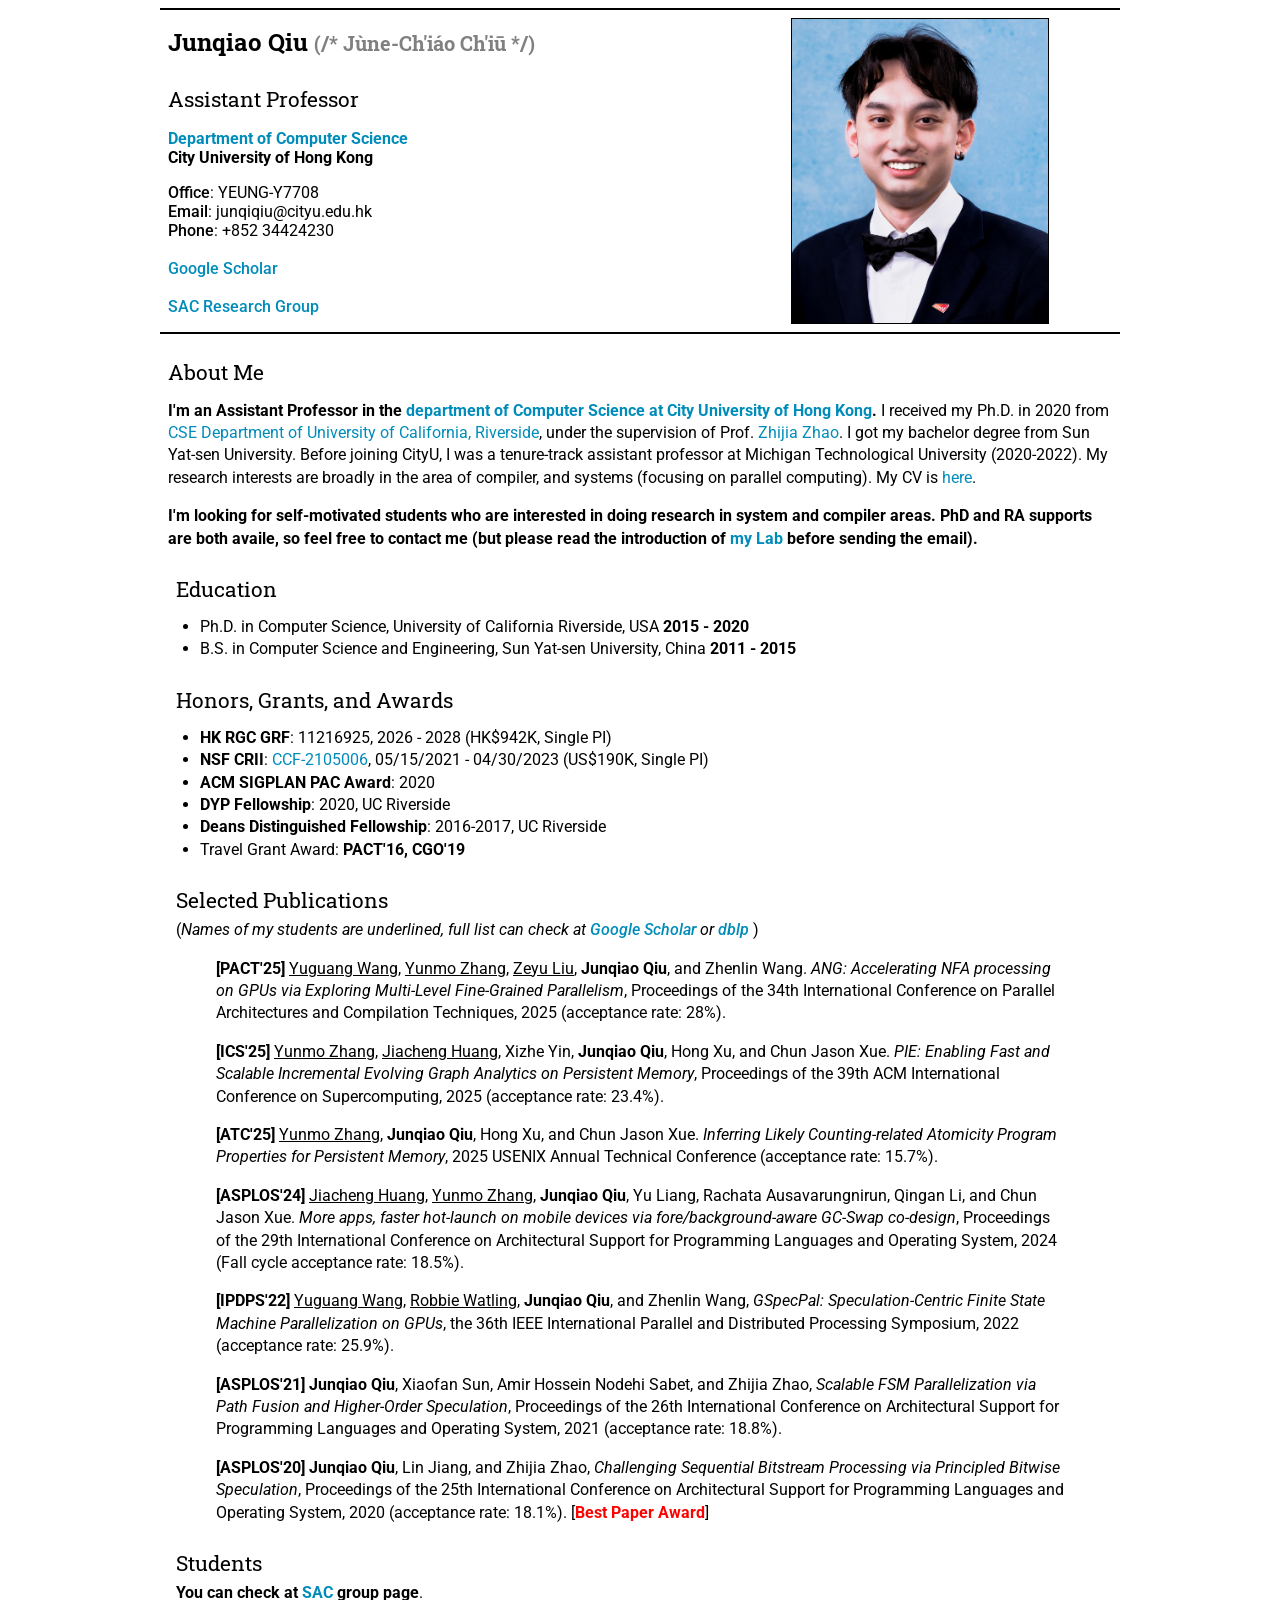
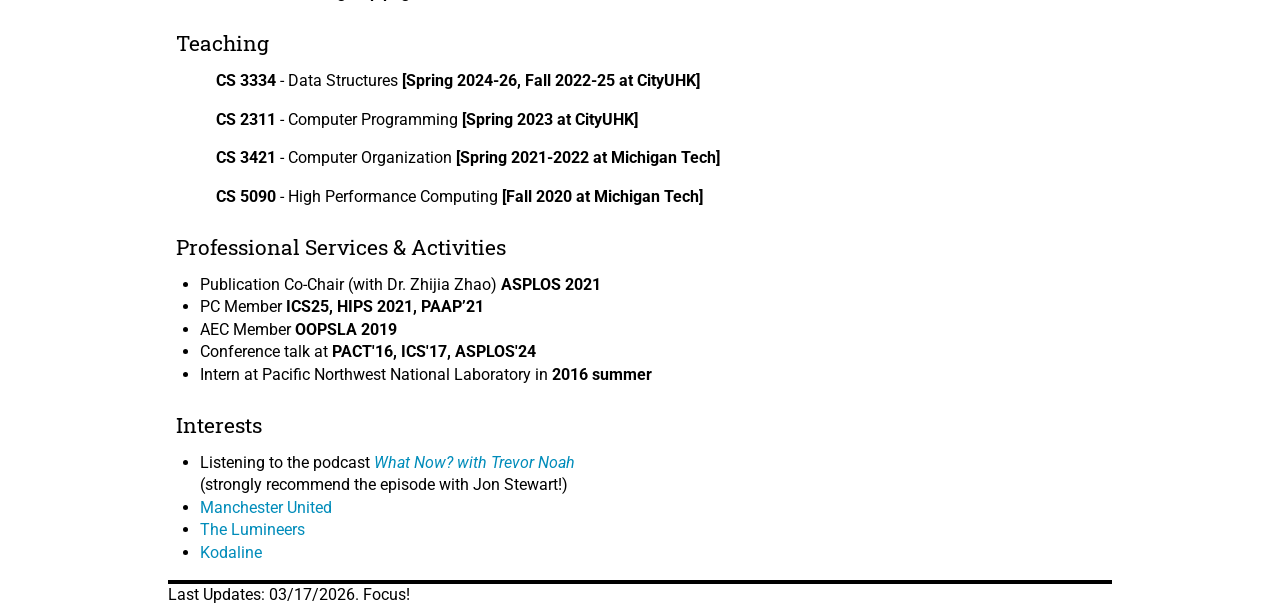
==== index.html @ b709ea0d "Update publication section" ====
<html>
  <head>
    <title>Junqiao Qiu</title>
<!--     <meta name="keywords" content="Junqiao Qiu" /> -->
    <meta name="description" content="Junqiao Qiu's Home Page" />
    <meta http-equiv="Content-Type" content="text/html;charset=utf-8" />
    <meta name="viewport" content="width=device-width, initial-scale=1" />
    <link href="https://fonts.googleapis.com/css?family=Roboto:400,500,700" rel="stylesheet" />
    <link href="https://fonts.googleapis.com/css?family=Roboto+Slab:400,700" rel="stylesheet" />
    <link rel="stylesheet" type="text/css" href="style.css" />
  </head>
  <body>
    <img width="100%" height="2" src="blackbar.png">
    <!-- <div id="menu" class="hide-on-mobile"> -->
<!--       <div id="name">
      Junqiao Qiu
      </div> -->
    </div>

    <div id="info">
    <table width="100%">
      <tr>
      <td align="left">
          <h2>Junqiao Qiu <small style="color:grey"> (/* J&ugravene-Ch'i&aacuteo Ch'i&umacr; */) </small> </h2>

            <h4>Assistant Professor</h4>
          <!-- <h4>Phd</h4> -->
          <p>
          <b><a href="https://www.cs.cityu.edu.hk">Department of Computer Science</a><br />
          City University of Hong Kong<br /></b>
          </p>

          <p>
          <strong>Office</strong>: YEUNG-Y7708<br />
          <strong>Email</strong>: junqiqiu@cityu.edu.hk <br />
          <strong>Phone</strong>: +852 34424230<br />
          <!-- <strong> Alt. Email</strong>: autopal2020@gmail dot com<br />-->
          <!-- <strong>Skype</strong>: qiu.junqiao<br />-->

          <strong></strong><br />
        <strong> <a href="http://scholar.google.com/citations?user=ftIjnJkAAAAJ&hl=en"> Google Scholar </a>  </strong>  
        <br /><br />
        <strong> <a href="./sac.html"> SAC Research Group </a>  </strong> 
  </p>
      </td>
      <td align="middle">
          <img src="./pics/JQ2.jpg" width="256" border="1" class="hide-on-mobile" copyright="Change the profile, I think I need to move on">
          <!-- <img src="./JQ.jpg" width="256" border="1" class="hide-on-mobile" copyright="Credit to my ex, and I really miss her">-->
      </td>
      </tr>
    </table>
    </div>
    <img width="100%" height="2" src="blackbar.png">

    <div id="about" class="main">
    <h4>About Me</h4>

    <p> <b>I'm an Assistant Professor in the <a href="https://www.cs.cityu.edu.hk">department of Computer Science at City University of Hong Kong</a>.</b>
    I received my Ph.D. in 2020 from <a href="http://www1.cs.ucr.edu/">CSE Department of University of California, Riverside</a>, under the supervision of Prof. <a href="http://www.cs.ucr.edu/~zhijia/">Zhijia Zhao</a>. I got my bachelor degree from Sun Yat-sen University. 
    Before joining CityU, I was a tenure-track assistant professor at Michigan Technological University (2020-2022).  
    My research interests are broadly in the area of compiler, and systems (focusing on parallel computing). My CV is <a href="./resume.txt">here</a>.

    <p>   
    <b>I'm looking for self-motivated students who are interested in doing research in system and compiler areas. PhD and RA supports are both availe, so feel free to contact me (but please read the introduction of <a href="./sac.html">my Lab</a> before sending the email).</b>

    <div id="education" class="main">
    <h4>Education</h4>
    <ul>
    <li>Ph.D. in Computer Science, University of California Riverside, USA
        <b>2015 - 2020</b>
    </li>      
    <li>B.S. in Computer Science and Engineering, Sun Yat-sen University, China
        <b>2011 - 2015</b>
    </li>       
    </ul>      
    </div>    

    <div id="honors" class="main">
    <h4>Honors, Grants, and Awards</h4>
    <ul>
    <li> <b>HK RGC GRF</b>: 11216925, 2026 - 2028 (HK$942K, Single PI)
    </li>        
    <li> <b>NSF CRII</b>: <a href="https://www.nsf.gov/awardsearch/showAward?AWD_ID=2105006">CCF-2105006</a>, 05/15/2021 - 04/30/2023 (US$190K, Single PI)
    </li>        
    <li> <b>ACM SIGPLAN PAC Award</b>: 
        2020
    </li>       
    <li> <b>DYP Fellowship</b>: 
        2020, UC Riverside
    </li>      
    <li> <b>Deans Distinguished Fellowship</b>: 
        2016-2017, UC Riverside
    </li>
    <li>Travel Grant Award: 
        <b>PACT'16, CGO'19</b>
    </li>       
    </ul>      
    </div>

    <div id="paper" class="main">
    <h4>Selected Publications</h4>
    (<i>Names of my students are underlined, full list can check at <strong> <a href="http://scholar.google.com/citations?user=ftIjnJkAAAAJ&hl=en"> Google Scholar </a>  </strong> or <strong> <a href="https://dblp.org/pid/185/0237.html"> dblp </a>  </strong></i>)
    <blockquote>
      
    <p><b>[PACT'25]</b> <u>Yuguang Wang</u>, <u>Yunmo Zhang</u>, <u>Zeyu Liu</u>, <b>Junqiao Qiu</b>, and Zhenlin Wang. <i>ANG: Accelerating NFA processing on GPUs via Exploring Multi-Level Fine-Grained Parallelism</i>, Proceedings of the 34th International Conference on Parallel Architectures and Compilation Techniques, 2025 (acceptance rate: 28%).</p>

    <p><b>[ICS'25]</b> <u>Yunmo Zhang</u>, <u>Jiacheng Huang</u>, Xizhe Yin, <b>Junqiao Qiu</b>, Hong Xu, and Chun Jason Xue. <i>PIE: Enabling Fast and Scalable Incremental Evolving Graph Analytics on Persistent Memory</i>, Proceedings of the 39th ACM International Conference on Supercomputing, 2025 (acceptance rate: 23.4%).</p>

    <p><b>[ATC'25]</b> <u>Yunmo Zhang</u>, <b>Junqiao Qiu</b>, Hong Xu, and Chun Jason Xue. <i>Inferring Likely Counting-related Atomicity Program Properties for Persistent Memory</i>, 2025 USENIX Annual Technical Conference (acceptance rate: 15.7%).</p>

    <p><b>[ASPLOS'24]</b> <u>Jiacheng Huang</u>, <u>Yunmo Zhang</u>, <b>Junqiao Qiu</b>, Yu Liang, Rachata Ausavarungnirun, Qingan Li, and Chun Jason Xue. <i>More apps, faster hot-launch on mobile devices via fore/background-aware GC-Swap co-design</i>, Proceedings of the 29th International Conference on Architectural Support for Programming Languages and Operating System, 2024 (Fall cycle acceptance rate: 18.5%).</p> 
      
    <p><b>[IPDPS'22]</b> <u>Yuguang Wang</u>, <u>Robbie Watling</u>, <b>Junqiao Qiu</b>, and Zhenlin Wang, <i>GSpecPal: Speculation-Centric Finite State Machine Parallelization on GPUs</i>, the 36th IEEE International Parallel and Distributed Processing Symposium, 2022 (acceptance rate: 25.9%).</p>     

    <p><b>[ASPLOS'21]</b> <b>Junqiao Qiu</b>, Xiaofan Sun, Amir Hossein Nodehi Sabet, and Zhijia Zhao, <i>Scalable FSM Parallelization via Path Fusion and Higher-Order Speculation</i>, Proceedings of the 26th International Conference on Architectural Support for Programming Languages and Operating System, 2021 (acceptance rate: 18.8%).</p> 

    <p><b>[ASPLOS'20]</b> <b>Junqiao Qiu</b>, Lin Jiang, and Zhijia Zhao, <i>Challenging Sequential Bitstream Processing via Principled Bitwise Speculation</i>, Proceedings of the 25th International Conference on Architectural Support for Programming Languages and Operating System, 2020 (acceptance rate: 18.1%). [<a href="https://asplos-conference.org/" class="award" style="color:red"><b>Best Paper Award</b></a>] </p>  

    </blockquote>

    </div>

    <div id="students" class="main">
    <h4>Students</h4>
    <b>You can check at <a href="./sac.html">SAC</a> group page</b>.

    </div>

    <div id="course" class="main">
    <h4>Teaching</h4>

    <blockquote>
    <p> <b>CS 3334</b> - Data Structures <b>[Spring 2024-26, Fall 2022-25 at CityUHK]</b></p>
    <p> <b>CS 2311</b> - Computer Programming <b>[Spring 2023 at CityUHK]</b></p>
    <p> <b>CS 3421</b> - Computer Organization <b>[Spring 2021-2022 at Michigan Tech]</b></p>
    <p> <b>CS 5090</b> - High Performance Computing <b>[Fall 2020 at Michigan Tech]</b></p>
    </blockquote>
    </div>

    <div id="service" class="main">
    <h4>Professional Services & Activities</h4>
    <ul>  
    <li>Publication Co-Chair (with Dr. Zhijia Zhao)
        <b>ASPLOS 2021</b>
    </li>       
    <li>PC Member 
        <b>ICS25, HIPS 2021, PAAP’21</b>
    </li>           
    <li>AEC Member 
        <b>OOPSLA 2019</b>
    </li>      
    <li>Conference talk at 
        <b>PACT'16, ICS'17, ASPLOS'24</b>
    </li>
    <li>Intern at Pacific Northwest National Laboratory in
        <b>2016 summer</b>
    </li>        
    </ul>      
    </div>

    <div id="interest" class="main">
    <h4>Interests</h4>
    <ul>
    <!-- <li> LEGO! Working for <a href="https://www.lego.com/en-us/product/the-beatles-31198">this one</a> now!
    </li>-->    
    <li> Listening to the podcast <a href="https://podcasts.apple.com/us/podcast/what-now-with-trevor-noah/id1710609544"><i>What Now? with Trevor Noah</i></a><br>(strongly recommend the episode with Jon Stewart!)
    </li>     
    <li> <a href="https://www.manutd.com">Manchester United</a>
    </li>
    <li> <a href="https://www.thelumineers.com">The Lumineers</a>
    </li>   
    <li> <a href="https://kodaline.com">Kodaline</a>
    </li>           
    </ul>      
    </div>    

    <img width="100%" height="4" src="blackbar.png">
  Last Updates: 03/17/2026. Focus!  
  </body>
</html>
---- style.css ----
html {
	  min-height:100%;
	    -webkit-font-smoothing: antialiased;
}

body {
	  margin: auto;
	    padding: 8px;
	      max-width: 960px;

	        font-family: "Roboto", Helvetica, Arial, sans-serif;
		  font-size: 16px;
		    line-height: 1.4em;
}

strong {
	  font-weight: 500;
}

a {
	  color: #008cba;
	    text-decoration: none;
}

em {
	  font-weight: bold;
	    color: #008cba;
}

img {
	  max-width: 100%;
	    display: block;
}

ul, ol {
	  padding-left: 24px;
}

#menu {
  background-color: black;
    height: 2.2em;
      margin: 10px auto;
}

#menu #name {
  float: left;
    max-width: 20%;
      font-weight: bold;
        color: white;
	  margin: 6px;
}

#menu #nav {
  float: right;
    max-width: 70%;
}

#menu #nav ul {
  float: right;
    margin: 6px;
      padding: 0;
}

#menu #nav ul li {
  display: inline;
}

#menu #nav ul li a {
  font-weight: bold;
    color: white;
      padding: 8px;
}

#info td {
  padding: 6px;
}

.main {
	  padding: 0 8px;
}

#paper li {
  margin-bottom: 15px;
}

#course li {
  margin: 8px 0;
}

#project {
  height: 90vh;
}

h2 {
	  font-size: 1.5rem;
}

h4 {
	  font-size: 1.3rem;
	    font-weight: normal;
	      margin-bottom: 8px;
}

h2, h4 {
	  font-family: "Roboto Slab", Georgia, serif;
}

@media screen and (max-width: 720px) {
	  .hide-on-mobile {
		      display: none;
		        }
}

.member {
   width: 256px;
   height: auto;
   float: left; 
   margin-right: 50px;
}

.member img {
  /*border-radius: 100%;*/
  margin-top: 30px;
  width: 256px;
  height: auto; /*256px;*/
  position: relative;
  margin-left: -(half ot the image width)px
  filter:brightness(150%);

}

.member p {
  text-align: center;
  position: absolute;
}


.container {
  padding-right: 15px;
  padding-left: 15px;
  margin-right: auto;
  margin-left: auto;
}

.container:before,
.container:after {
  display: table;
  content: " ";
}

.container:after {
  clear: both;
}

.container:before,
.container:after {
  display: table;
  content: " ";
}

.container:after {
  clear: both;
}

.row {
  margin: auto;
}

.row:before,
.row:after {
  display: table;
  content: " ";
}

.row:after {
  clear: both;
}

.row:before,
.row:after {
  display: table;
  content: " ";
}

.row:after {
  clear: both;
}

.grid-container {
  display: grid;
  /* Creates 3 columns of equal width (1 fractional unit) */
  grid-template-columns: repeat(3, 1fr); 
  gap: 10px; /* Adds space between items */
}

.item {
  background-color: #f0f0f0;
  padding: 20px;
  border: 1px solid #ccc;
  text-align: center;
}

/* Specific style for the last item, if needed, though default grid behavior works here */
.item:last-child {
  /* This ensures the 4th item stays left-aligned on the next line */
  grid-column: 1 / span 1; /* Starts at column 1 and spans 1 column */
}
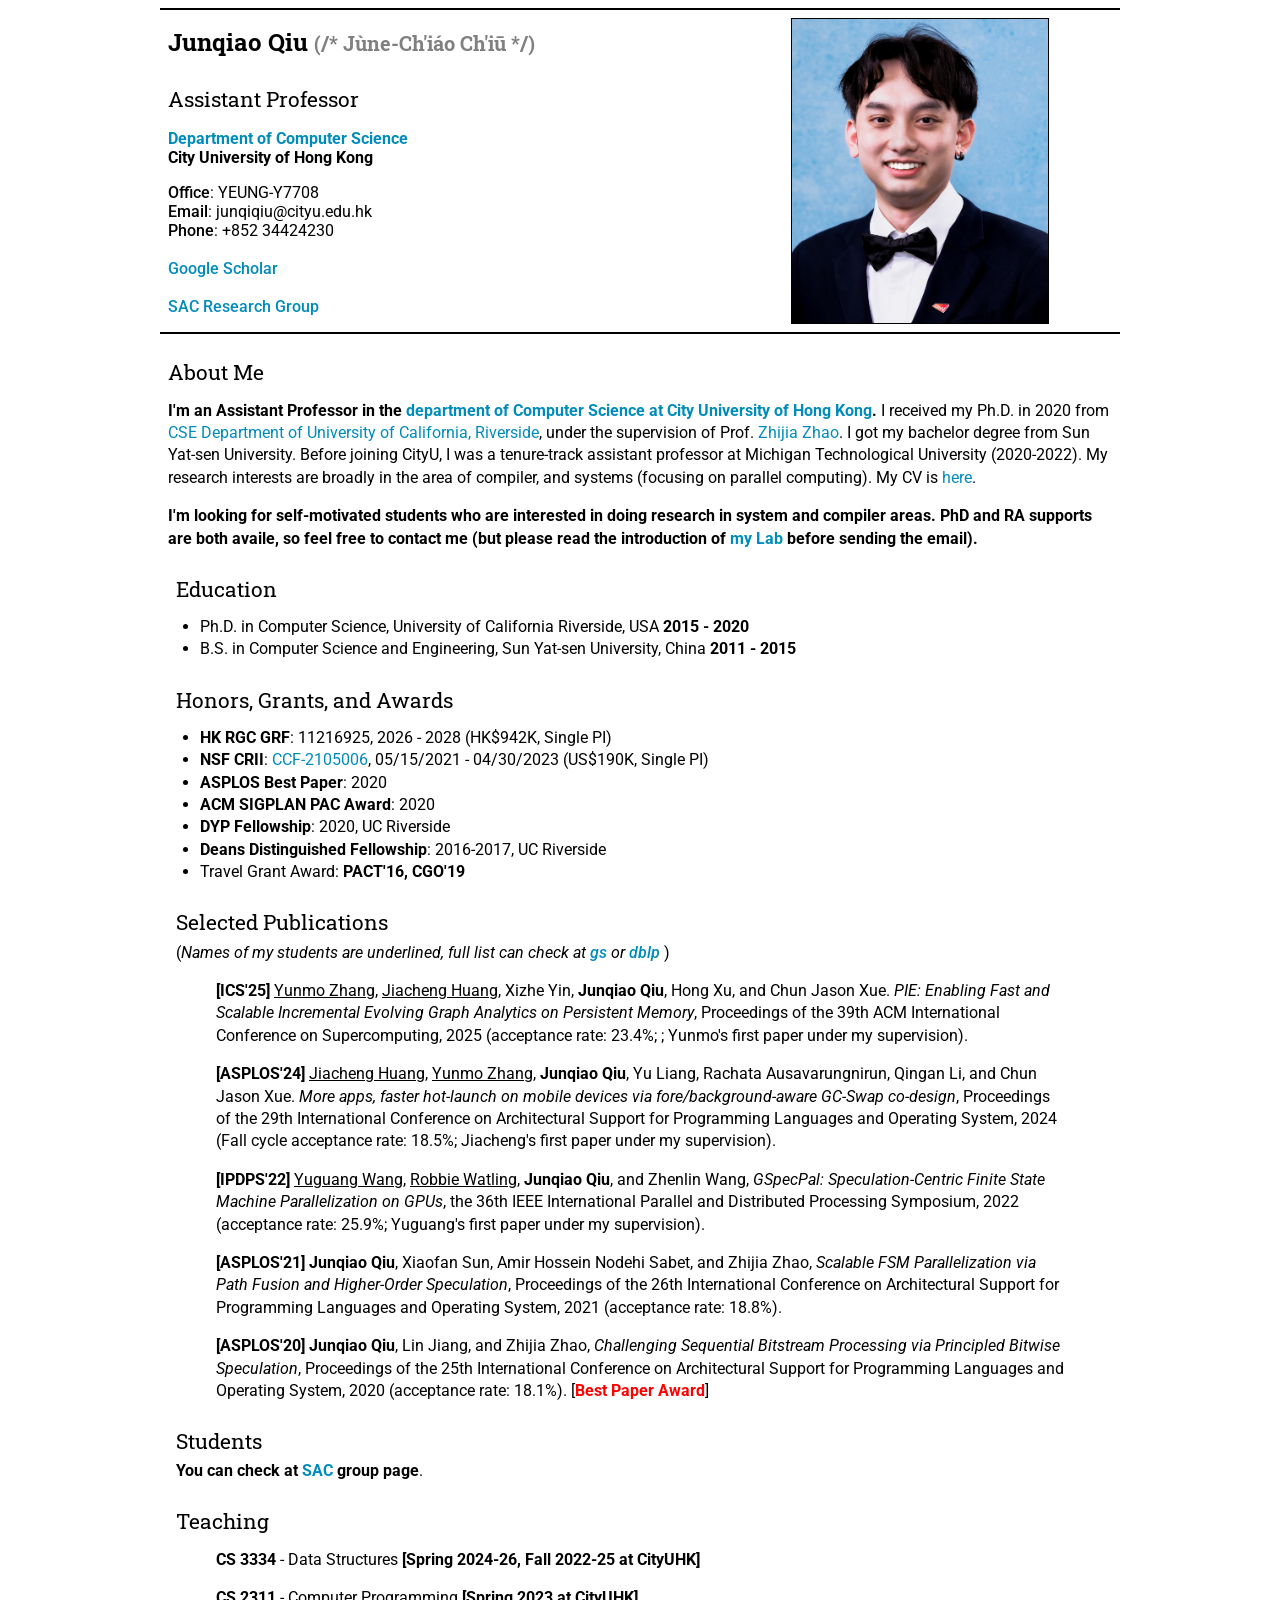
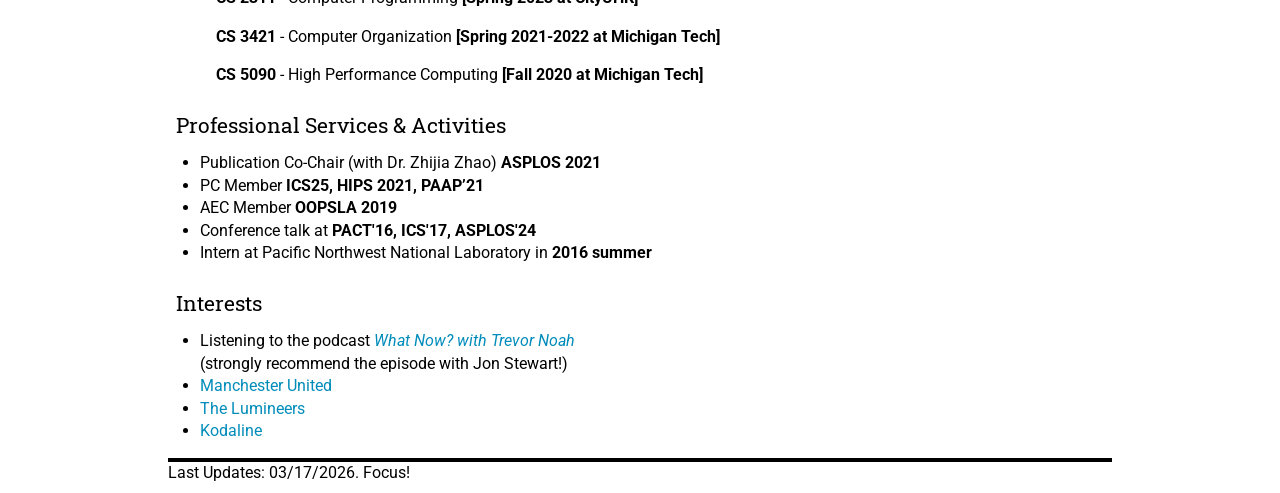
==== commit b21ad77b: "Update publications and add ASPLOS Best Paper entry Added new publication entry for ASPLOS Best Pape" ====
--- a/index.html
+++ b/index.html
@@ -81,7 +81,10 @@
     <li> <b>HK RGC GRF</b>: 11216925, 2026 - 2028 (HK$942K, Single PI)
     </li>        
     <li> <b>NSF CRII</b>: <a href="https://www.nsf.gov/awardsearch/showAward?AWD_ID=2105006">CCF-2105006</a>, 05/15/2021 - 04/30/2023 (US$190K, Single PI)
-    </li>        
+    </li>      
+    <li> <b>ASPLOS Best Paper</b>: 
+        2020
+    </li>       
     <li> <b>ACM SIGPLAN PAC Award</b>: 
         2020
     </li>       
@@ -99,18 +102,14 @@
 
     <div id="paper" class="main">
     <h4>Selected Publications</h4>
-    (<i>Names of my students are underlined, full list can check at <strong> <a href="http://scholar.google.com/citations?user=ftIjnJkAAAAJ&hl=en"> Google Scholar </a>  </strong> or <strong> <a href="https://dblp.org/pid/185/0237.html"> dblp </a>  </strong></i>)
+    (<i>Names of my students are underlined, full list can check at <strong> <a href="http://scholar.google.com/citations?user=ftIjnJkAAAAJ&hl=en"> gs </a>  </strong> or <strong> <a href="https://dblp.org/pid/185/0237.html"> dblp </a>  </strong></i>)
     <blockquote>
       
-    <p><b>[PACT'25]</b> <u>Yuguang Wang</u>, <u>Yunmo Zhang</u>, <u>Zeyu Liu</u>, <b>Junqiao Qiu</b>, and Zhenlin Wang. <i>ANG: Accelerating NFA processing on GPUs via Exploring Multi-Level Fine-Grained Parallelism</i>, Proceedings of the 34th International Conference on Parallel Architectures and Compilation Techniques, 2025 (acceptance rate: 28%).</p>
+    <p><b>[ICS'25]</b> <u>Yunmo Zhang</u>, <u>Jiacheng Huang</u>, Xizhe Yin, <b>Junqiao Qiu</b>, Hong Xu, and Chun Jason Xue. <i>PIE: Enabling Fast and Scalable Incremental Evolving Graph Analytics on Persistent Memory</i>, Proceedings of the 39th ACM International Conference on Supercomputing, 2025 (acceptance rate: 23.4%; ; Yunmo's first paper under my supervision).</p>
 
-    <p><b>[ICS'25]</b> <u>Yunmo Zhang</u>, <u>Jiacheng Huang</u>, Xizhe Yin, <b>Junqiao Qiu</b>, Hong Xu, and Chun Jason Xue. <i>PIE: Enabling Fast and Scalable Incremental Evolving Graph Analytics on Persistent Memory</i>, Proceedings of the 39th ACM International Conference on Supercomputing, 2025 (acceptance rate: 23.4%).</p>
-
-    <p><b>[ATC'25]</b> <u>Yunmo Zhang</u>, <b>Junqiao Qiu</b>, Hong Xu, and Chun Jason Xue. <i>Inferring Likely Counting-related Atomicity Program Properties for Persistent Memory</i>, 2025 USENIX Annual Technical Conference (acceptance rate: 15.7%).</p>
-
-    <p><b>[ASPLOS'24]</b> <u>Jiacheng Huang</u>, <u>Yunmo Zhang</u>, <b>Junqiao Qiu</b>, Yu Liang, Rachata Ausavarungnirun, Qingan Li, and Chun Jason Xue. <i>More apps, faster hot-launch on mobile devices via fore/background-aware GC-Swap co-design</i>, Proceedings of the 29th International Conference on Architectural Support for Programming Languages and Operating System, 2024 (Fall cycle acceptance rate: 18.5%).</p> 
+    <p><b>[ASPLOS'24]</b> <u>Jiacheng Huang</u>, <u>Yunmo Zhang</u>, <b>Junqiao Qiu</b>, Yu Liang, Rachata Ausavarungnirun, Qingan Li, and Chun Jason Xue. <i>More apps, faster hot-launch on mobile devices via fore/background-aware GC-Swap co-design</i>, Proceedings of the 29th International Conference on Architectural Support for Programming Languages and Operating System, 2024 (Fall cycle acceptance rate: 18.5%; Jiacheng's first paper under my supervision).</p> 
       
-    <p><b>[IPDPS'22]</b> <u>Yuguang Wang</u>, <u>Robbie Watling</u>, <b>Junqiao Qiu</b>, and Zhenlin Wang, <i>GSpecPal: Speculation-Centric Finite State Machine Parallelization on GPUs</i>, the 36th IEEE International Parallel and Distributed Processing Symposium, 2022 (acceptance rate: 25.9%).</p>     
+    <p><b>[IPDPS'22]</b> <u>Yuguang Wang</u>, <u>Robbie Watling</u>, <b>Junqiao Qiu</b>, and Zhenlin Wang, <i>GSpecPal: Speculation-Centric Finite State Machine Parallelization on GPUs</i>, the 36th IEEE International Parallel and Distributed Processing Symposium, 2022 (acceptance rate: 25.9%; Yuguang's first paper under my supervision).</p>     
 
     <p><b>[ASPLOS'21]</b> <b>Junqiao Qiu</b>, Xiaofan Sun, Amir Hossein Nodehi Sabet, and Zhijia Zhao, <i>Scalable FSM Parallelization via Path Fusion and Higher-Order Speculation</i>, Proceedings of the 26th International Conference on Architectural Support for Programming Languages and Operating System, 2021 (acceptance rate: 18.8%).</p> 
 
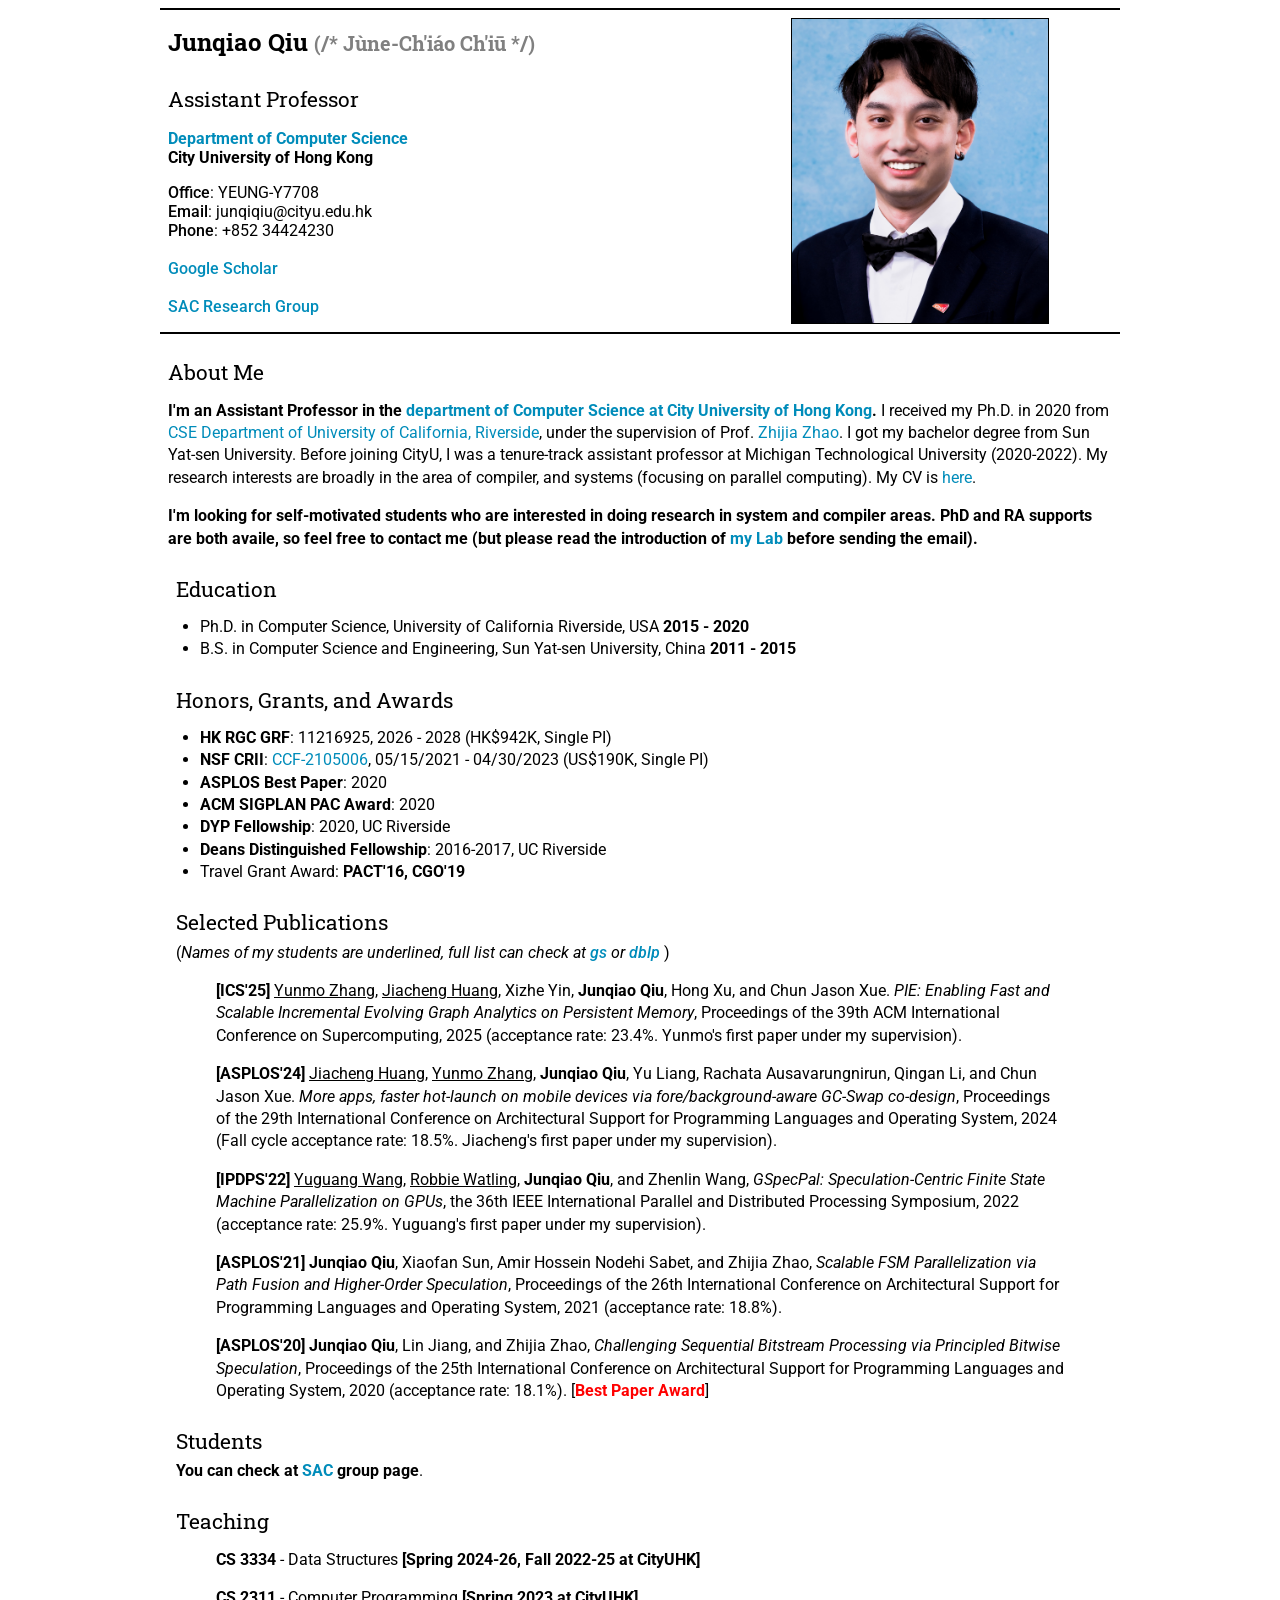
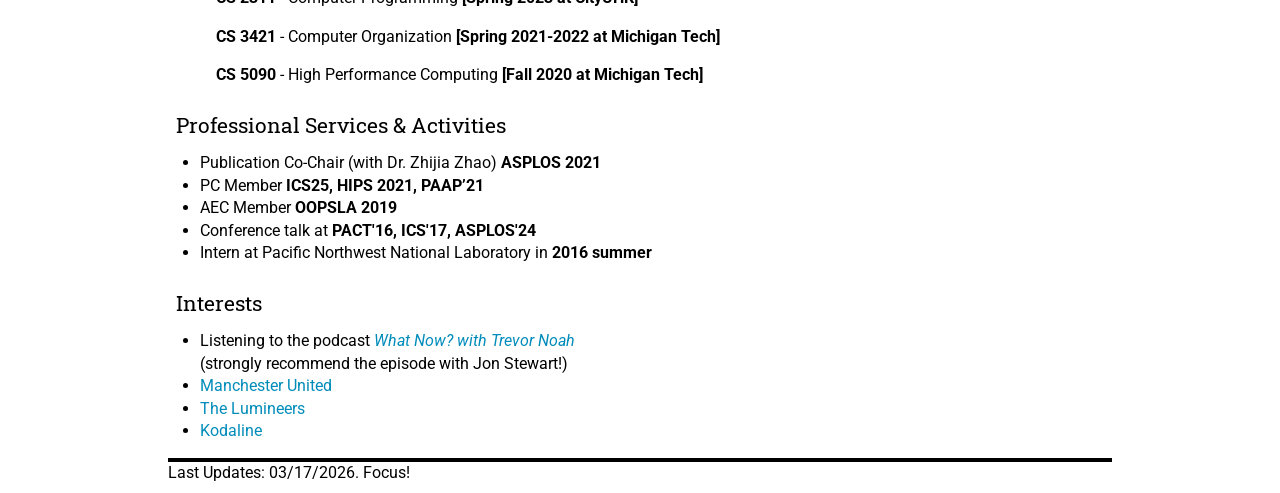
==== commit 063fd7ba: "Revise publication details for clarity and completeness Updated publication entries with additional " ====
--- a/index.html
+++ b/index.html
@@ -105,11 +105,11 @@
     (<i>Names of my students are underlined, full list can check at <strong> <a href="http://scholar.google.com/citations?user=ftIjnJkAAAAJ&hl=en"> gs </a>  </strong> or <strong> <a href="https://dblp.org/pid/185/0237.html"> dblp </a>  </strong></i>)
     <blockquote>
       
-    <p><b>[ICS'25]</b> <u>Yunmo Zhang</u>, <u>Jiacheng Huang</u>, Xizhe Yin, <b>Junqiao Qiu</b>, Hong Xu, and Chun Jason Xue. <i>PIE: Enabling Fast and Scalable Incremental Evolving Graph Analytics on Persistent Memory</i>, Proceedings of the 39th ACM International Conference on Supercomputing, 2025 (acceptance rate: 23.4%; ; Yunmo's first paper under my supervision).</p>
+    <p><b>[ICS'25]</b> <u>Yunmo Zhang</u>, <u>Jiacheng Huang</u>, Xizhe Yin, <b>Junqiao Qiu</b>, Hong Xu, and Chun Jason Xue. <i>PIE: Enabling Fast and Scalable Incremental Evolving Graph Analytics on Persistent Memory</i>, Proceedings of the 39th ACM International Conference on Supercomputing, 2025 (acceptance rate: 23.4%. Yunmo's first paper under my supervision).</p>
 
-    <p><b>[ASPLOS'24]</b> <u>Jiacheng Huang</u>, <u>Yunmo Zhang</u>, <b>Junqiao Qiu</b>, Yu Liang, Rachata Ausavarungnirun, Qingan Li, and Chun Jason Xue. <i>More apps, faster hot-launch on mobile devices via fore/background-aware GC-Swap co-design</i>, Proceedings of the 29th International Conference on Architectural Support for Programming Languages and Operating System, 2024 (Fall cycle acceptance rate: 18.5%; Jiacheng's first paper under my supervision).</p> 
+    <p><b>[ASPLOS'24]</b> <u>Jiacheng Huang</u>, <u>Yunmo Zhang</u>, <b>Junqiao Qiu</b>, Yu Liang, Rachata Ausavarungnirun, Qingan Li, and Chun Jason Xue. <i>More apps, faster hot-launch on mobile devices via fore/background-aware GC-Swap co-design</i>, Proceedings of the 29th International Conference on Architectural Support for Programming Languages and Operating System, 2024 (Fall cycle acceptance rate: 18.5%. Jiacheng's first paper under my supervision).</p> 
       
-    <p><b>[IPDPS'22]</b> <u>Yuguang Wang</u>, <u>Robbie Watling</u>, <b>Junqiao Qiu</b>, and Zhenlin Wang, <i>GSpecPal: Speculation-Centric Finite State Machine Parallelization on GPUs</i>, the 36th IEEE International Parallel and Distributed Processing Symposium, 2022 (acceptance rate: 25.9%; Yuguang's first paper under my supervision).</p>     
+    <p><b>[IPDPS'22]</b> <u>Yuguang Wang</u>, <u>Robbie Watling</u>, <b>Junqiao Qiu</b>, and Zhenlin Wang, <i>GSpecPal: Speculation-Centric Finite State Machine Parallelization on GPUs</i>, the 36th IEEE International Parallel and Distributed Processing Symposium, 2022 (acceptance rate: 25.9%. Yuguang's first paper under my supervision).</p>     
 
     <p><b>[ASPLOS'21]</b> <b>Junqiao Qiu</b>, Xiaofan Sun, Amir Hossein Nodehi Sabet, and Zhijia Zhao, <i>Scalable FSM Parallelization via Path Fusion and Higher-Order Speculation</i>, Proceedings of the 26th International Conference on Architectural Support for Programming Languages and Operating System, 2021 (acceptance rate: 18.8%).</p> 
 
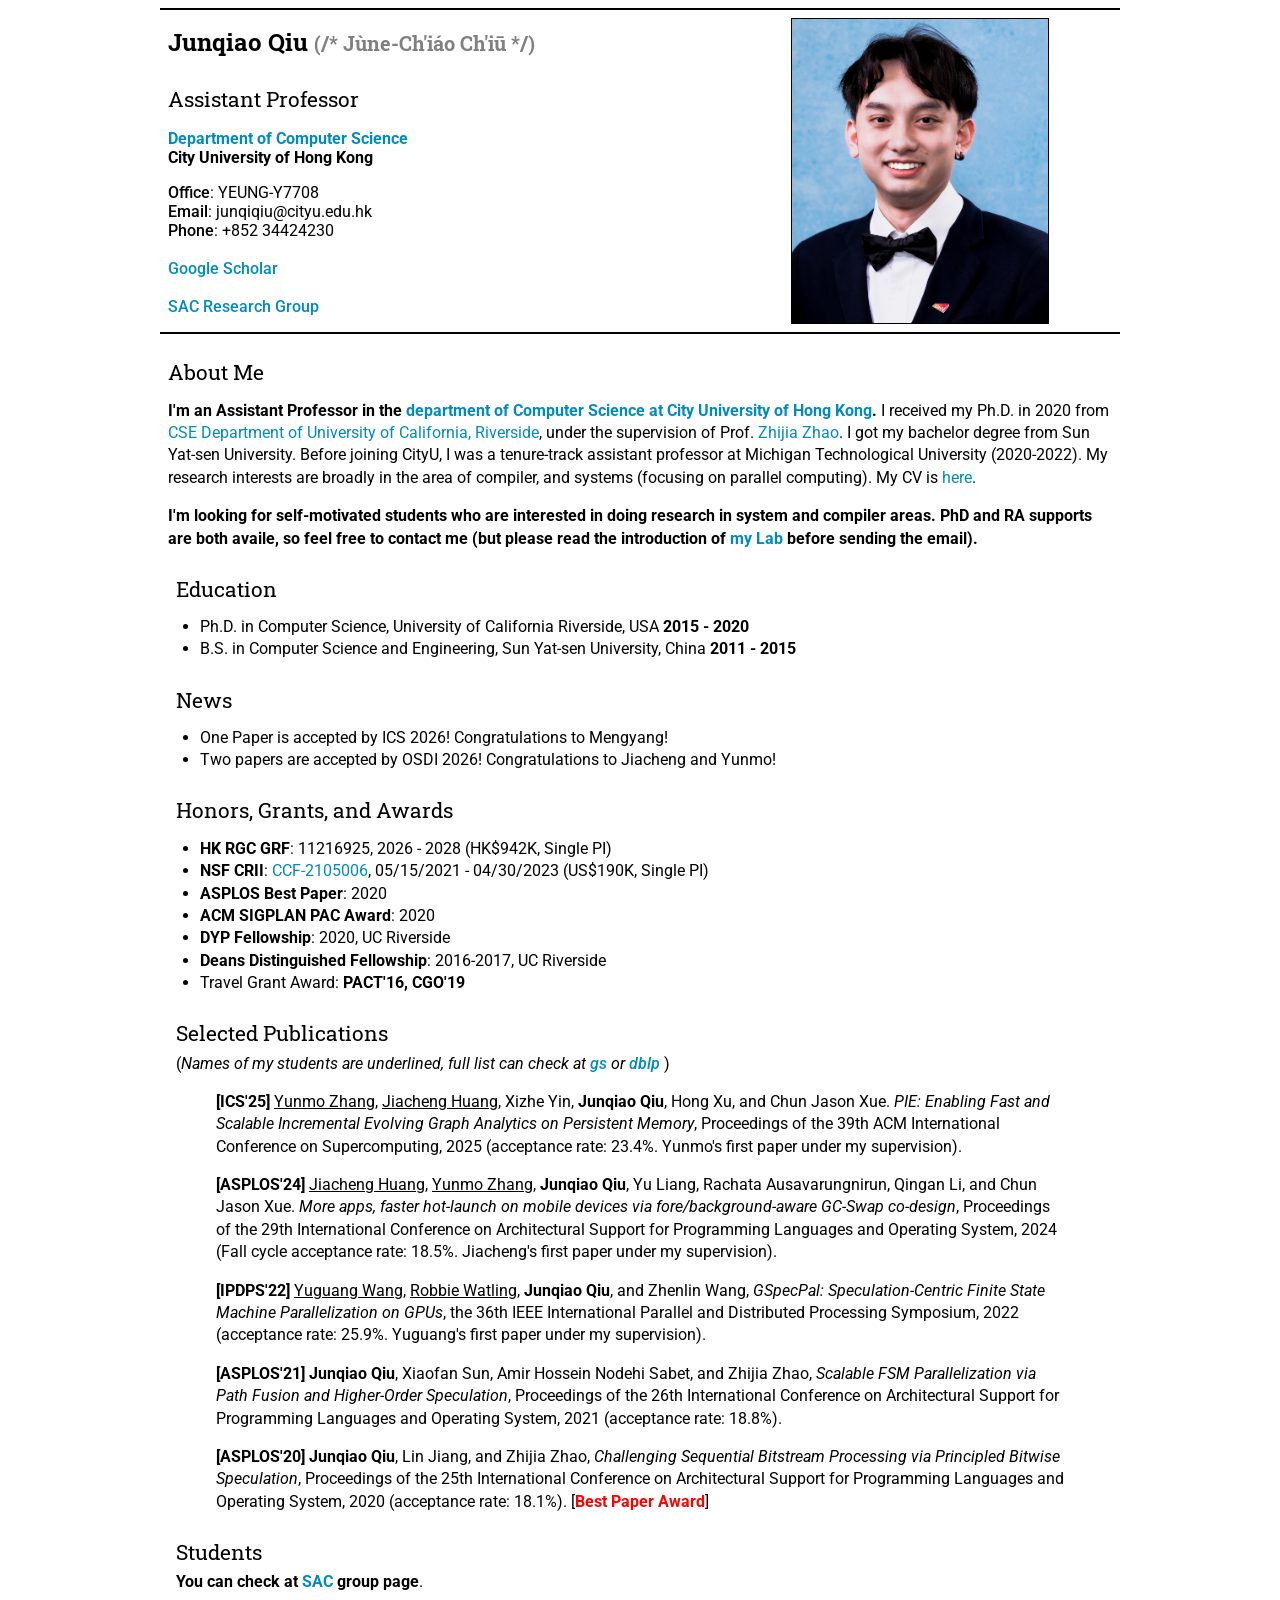
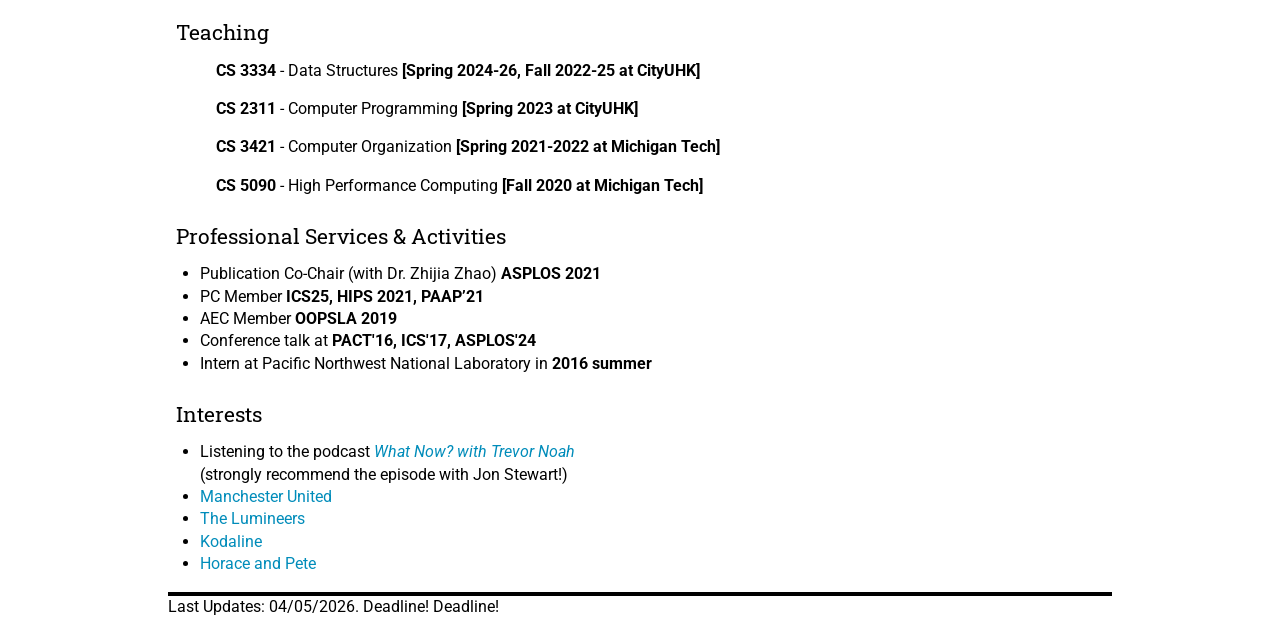
==== commit 1f6b2870: "Add news section and update last updates text" ====
--- a/index.html
+++ b/index.html
@@ -75,6 +75,14 @@
     </ul>      
     </div>    
 
+    <div id="news" class="main">
+    <h4>News</h4>
+    <ul>
+    <li>One Paper is accepted by ICS 2026! Congratulations to Mengyang!</li>  
+    <li>Two papers are accepted by OSDI 2026! Congratulations to Jiacheng and Yunmo!</li>  
+    </ul>      
+    </div>   
+      
     <div id="honors" class="main">
     <h4>Honors, Grants, and Awards</h4>
     <ul>
@@ -170,10 +178,12 @@
     </li>   
     <li> <a href="https://kodaline.com">Kodaline</a>
     </li>           
+    <li> <a href="https://louisck.com/pages/horace-and-pete">Horace and Pete</a>
+    </li>      
     </ul>      
     </div>    
 
     <img width="100%" height="4" src="blackbar.png">
-  Last Updates: 03/17/2026. Focus!  
+  Last Updates: 04/05/2026. Deadline! Deadline!   
   </body>
 </html>
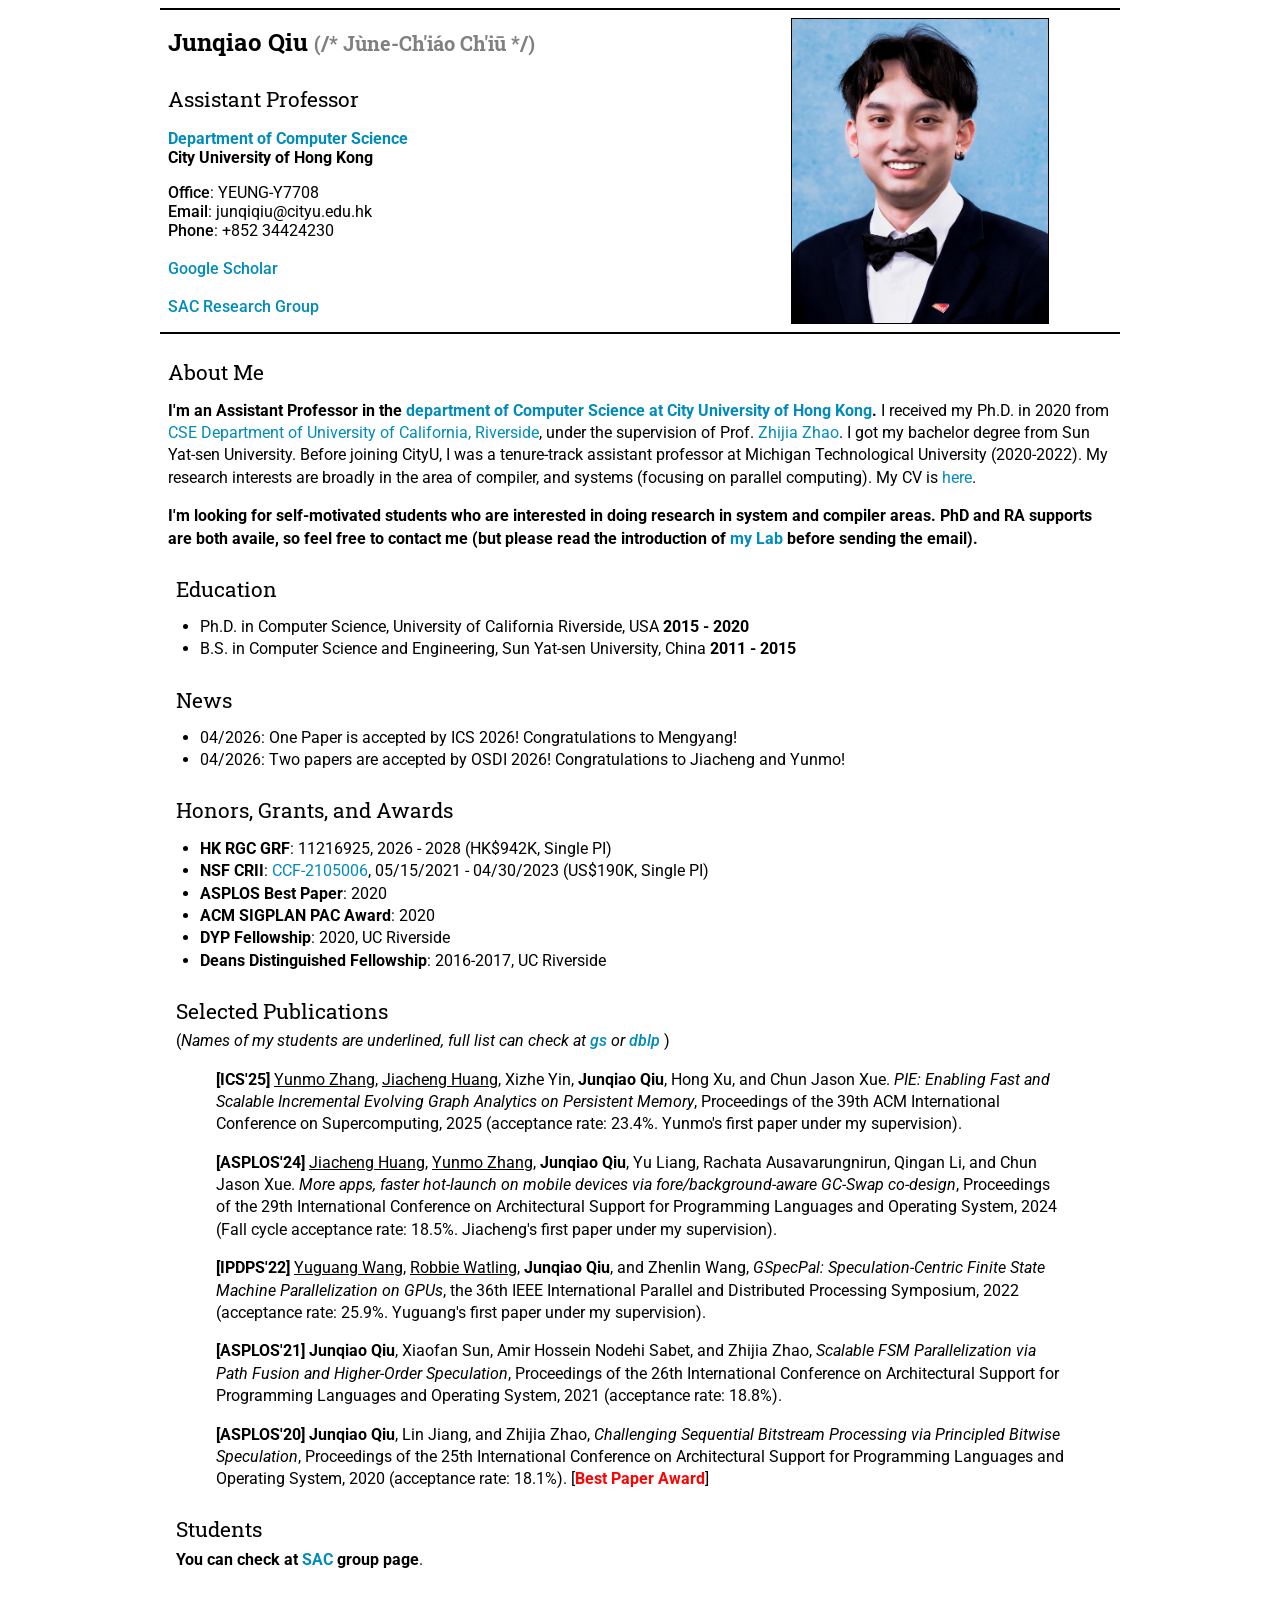
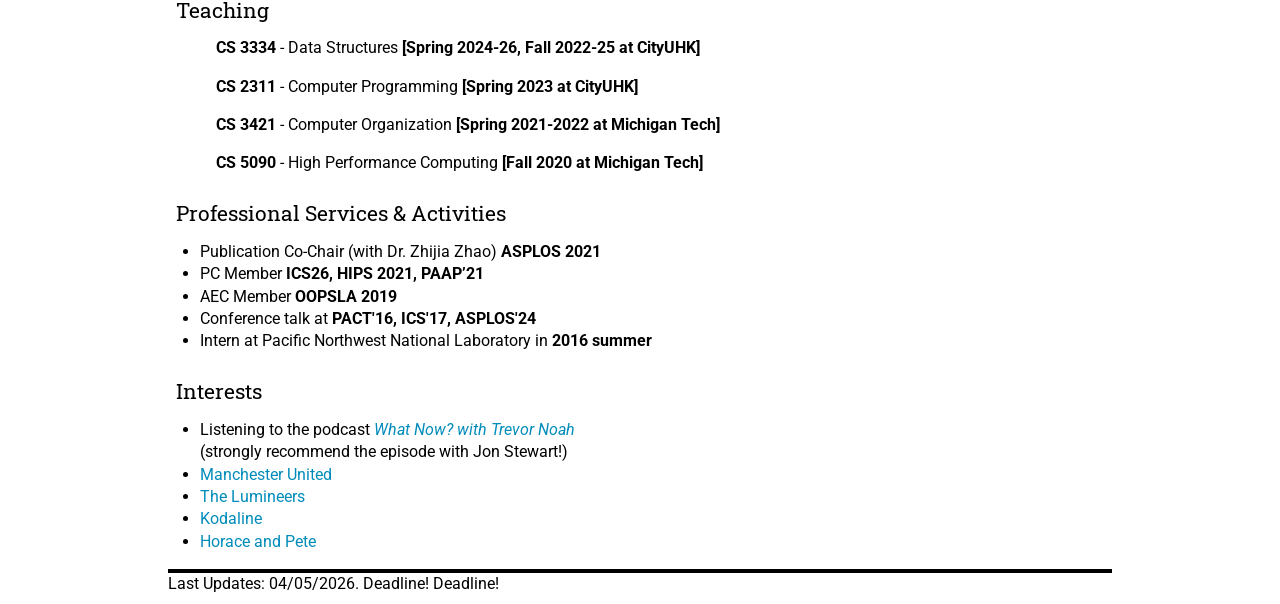
==== commit c6cf902f: "Update news and honors sections in index.html" ====
--- a/index.html
+++ b/index.html
@@ -78,8 +78,8 @@
     <div id="news" class="main">
     <h4>News</h4>
     <ul>
-    <li>One Paper is accepted by ICS 2026! Congratulations to Mengyang!</li>  
-    <li>Two papers are accepted by OSDI 2026! Congratulations to Jiacheng and Yunmo!</li>  
+    <li>04/2026: One Paper is accepted by ICS 2026! Congratulations to Mengyang!</li>  
+    <li>04/2026: Two papers are accepted by OSDI 2026! Congratulations to Jiacheng and Yunmo!</li>  
     </ul>      
     </div>   
       
@@ -101,10 +101,7 @@
     </li>      
     <li> <b>Deans Distinguished Fellowship</b>: 
         2016-2017, UC Riverside
-    </li>
-    <li>Travel Grant Award: 
-        <b>PACT'16, CGO'19</b>
-    </li>       
+    </li> 
     </ul>      
     </div>
 
@@ -151,7 +148,7 @@
         <b>ASPLOS 2021</b>
     </li>       
     <li>PC Member 
-        <b>ICS25, HIPS 2021, PAAP’21</b>
+        <b>ICS26, HIPS 2021, PAAP’21</b>
     </li>           
     <li>AEC Member 
         <b>OOPSLA 2019</b>
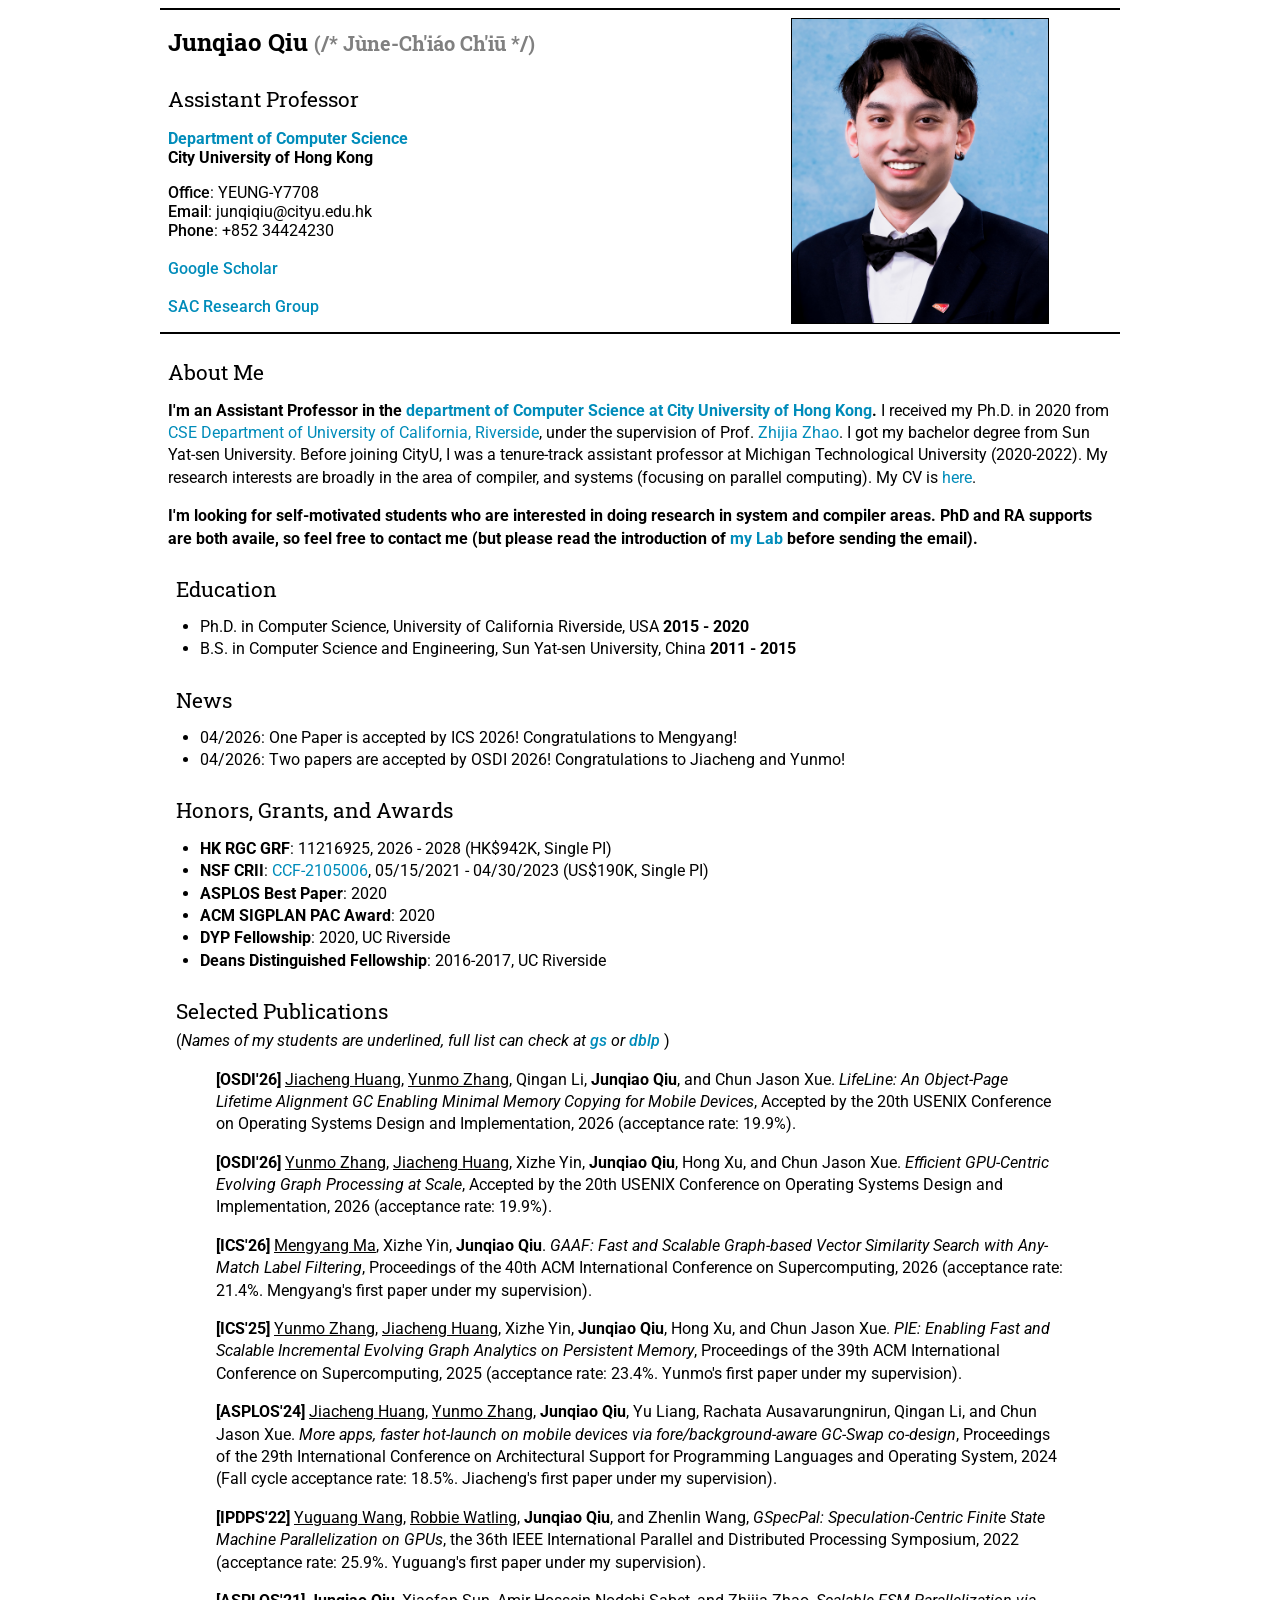
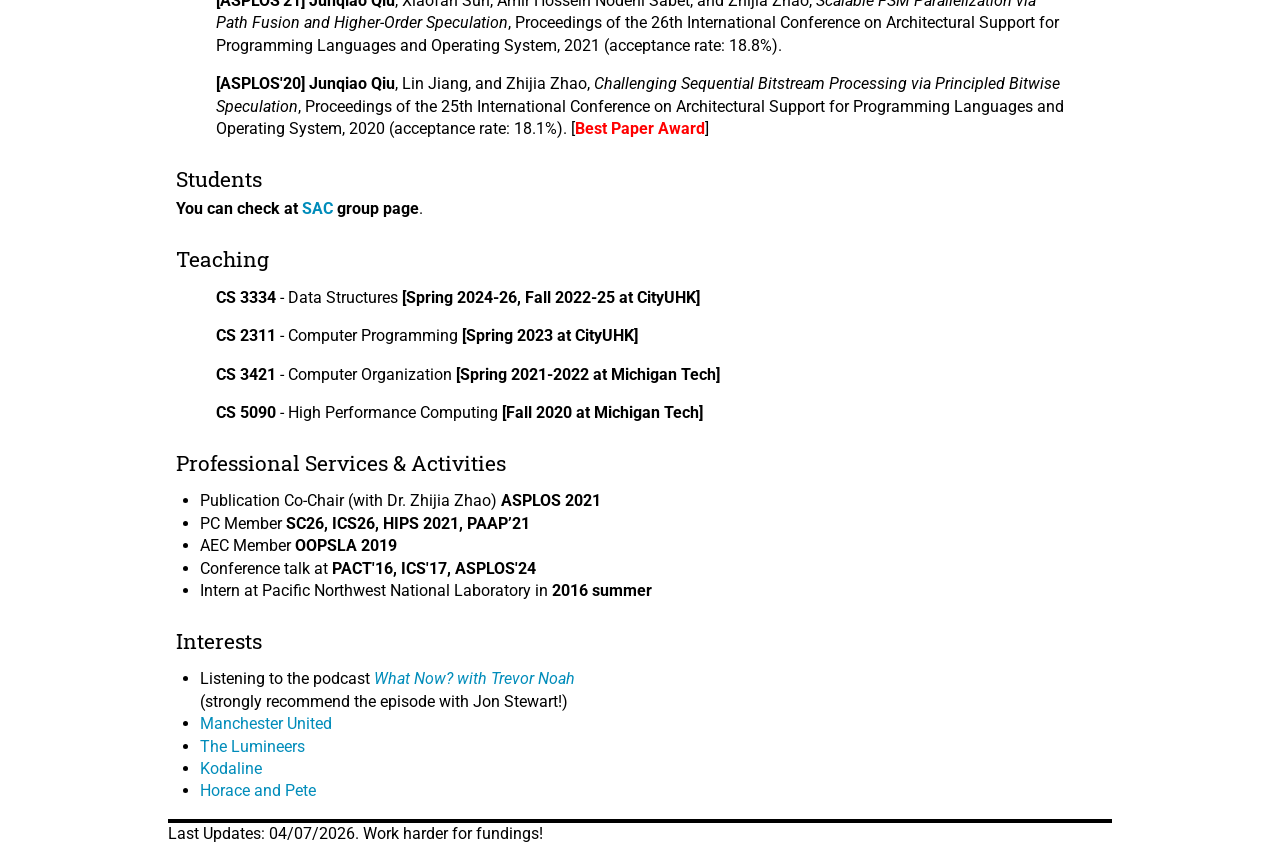
==== commit ae9b6698: "Revise publications Jul4 Updated publication details" ====
--- a/index.html
+++ b/index.html
@@ -109,6 +109,12 @@
     <h4>Selected Publications</h4>
     (<i>Names of my students are underlined, full list can check at <strong> <a href="http://scholar.google.com/citations?user=ftIjnJkAAAAJ&hl=en"> gs </a>  </strong> or <strong> <a href="https://dblp.org/pid/185/0237.html"> dblp </a>  </strong></i>)
     <blockquote>
+
+     <p><b>[OSDI'26]</b> <u>Jiacheng Huang</u>, <u>Yunmo Zhang</u>, Qingan Li, <b>Junqiao Qiu</b>, and Chun Jason Xue. <i>LifeLine: An Object-Page Lifetime Alignment GC Enabling Minimal Memory Copying for Mobile Devices</i>, Accepted by the 20th USENIX Conference on Operating Systems Design and Implementation, 2026 (acceptance rate: 19.9%).</p>  
+
+     <p><b>[OSDI'26]</b> <u>Yunmo Zhang</u>, <u>Jiacheng Huang</u>, Xizhe Yin, <b>Junqiao Qiu</b>, Hong Xu, and Chun Jason Xue. <i>Efficient GPU-Centric Evolving Graph Processing at Scale</i>, Accepted by the 20th USENIX Conference on Operating Systems Design and Implementation, 2026 (acceptance rate: 19.9%).</p>  
+
+     <p><b>[ICS'26]</b> <u>Mengyang Ma</u>, Xizhe Yin, <b>Junqiao Qiu</b>. <i>GAAF: Fast and Scalable Graph-based Vector Similarity Search with Any-Match Label Filtering</i>, Proceedings of the 40th ACM International Conference on Supercomputing, 2026 (acceptance rate: 21.4%. Mengyang's first paper under my supervision).</p>       
       
     <p><b>[ICS'25]</b> <u>Yunmo Zhang</u>, <u>Jiacheng Huang</u>, Xizhe Yin, <b>Junqiao Qiu</b>, Hong Xu, and Chun Jason Xue. <i>PIE: Enabling Fast and Scalable Incremental Evolving Graph Analytics on Persistent Memory</i>, Proceedings of the 39th ACM International Conference on Supercomputing, 2025 (acceptance rate: 23.4%. Yunmo's first paper under my supervision).</p>
 
@@ -148,7 +154,7 @@
         <b>ASPLOS 2021</b>
     </li>       
     <li>PC Member 
-        <b>ICS26, HIPS 2021, PAAP’21</b>
+        <b>SC26, ICS26, HIPS 2021, PAAP’21</b>
     </li>           
     <li>AEC Member 
         <b>OOPSLA 2019</b>
@@ -181,6 +187,6 @@
     </div>    
 
     <img width="100%" height="4" src="blackbar.png">
-  Last Updates: 04/05/2026. Deadline! Deadline!   
+  Last Updates: 04/07/2026. Work harder for fundings!   
   </body>
 </html>
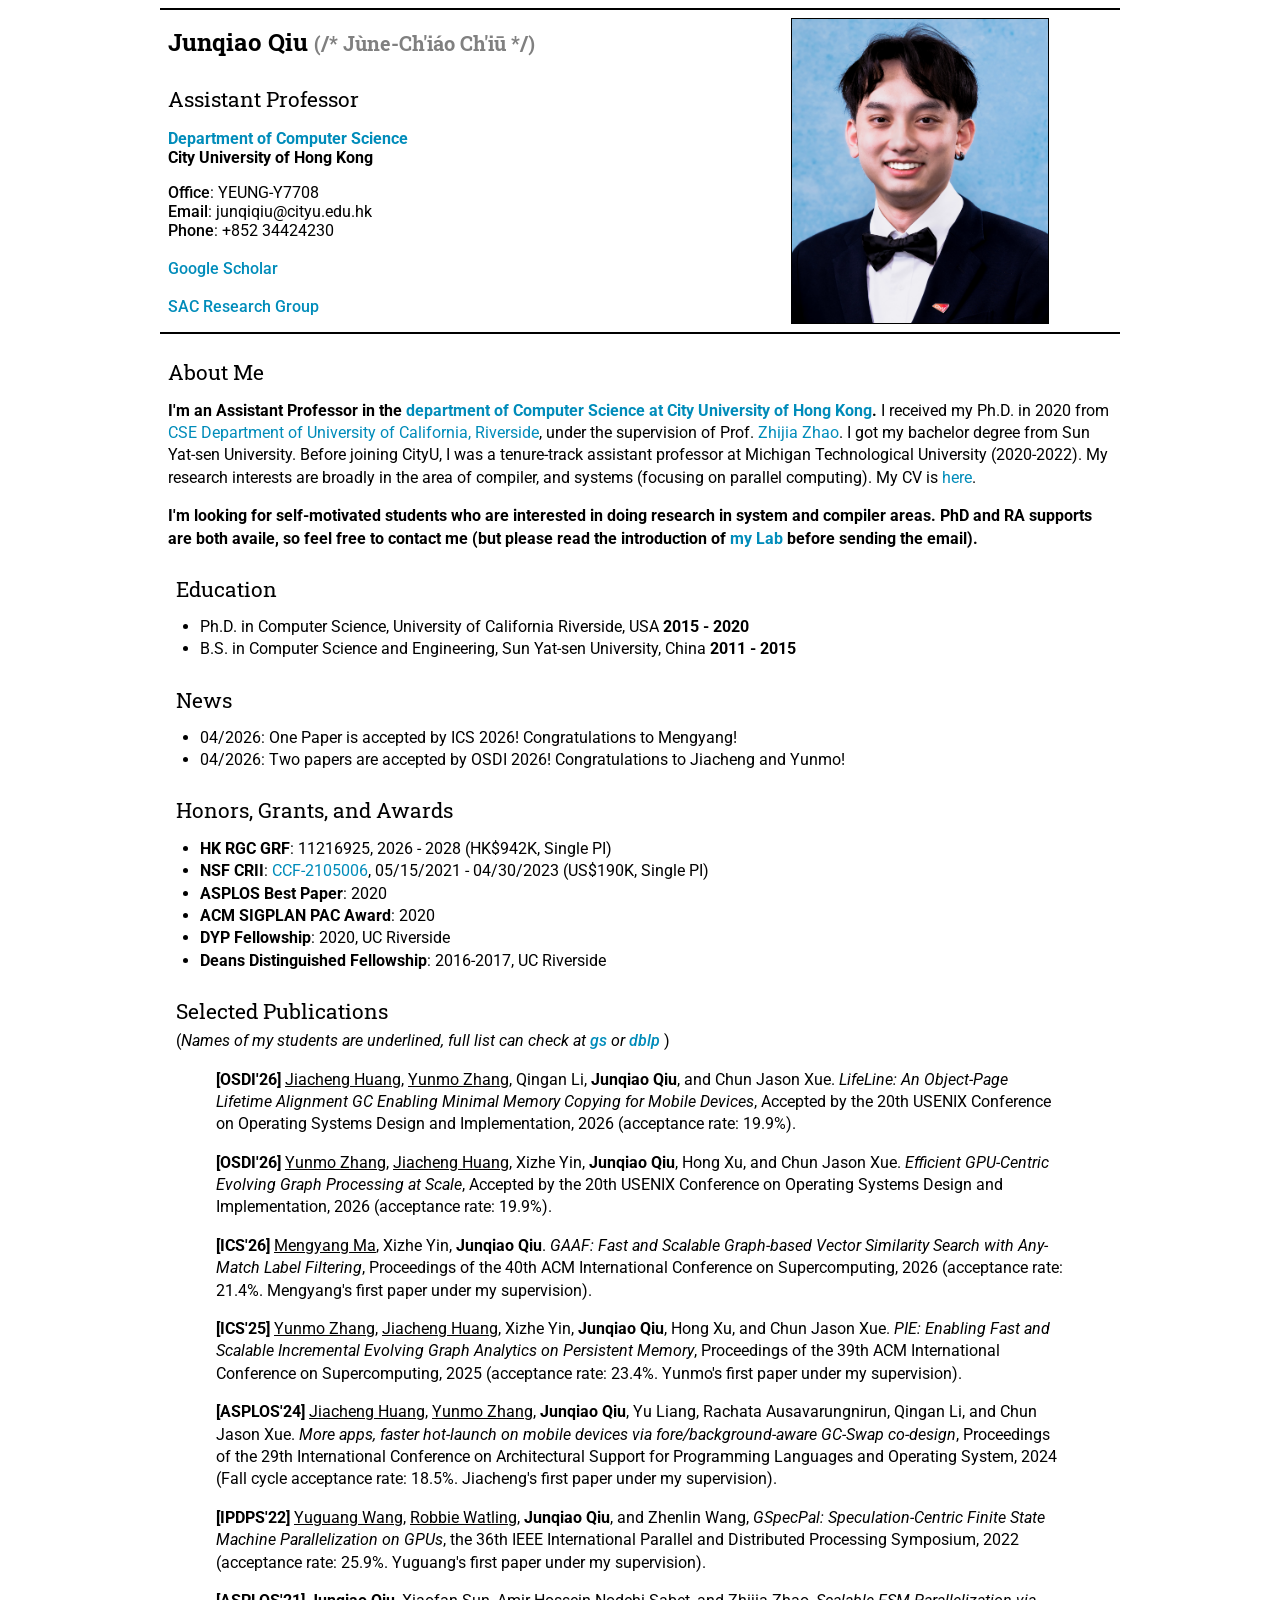
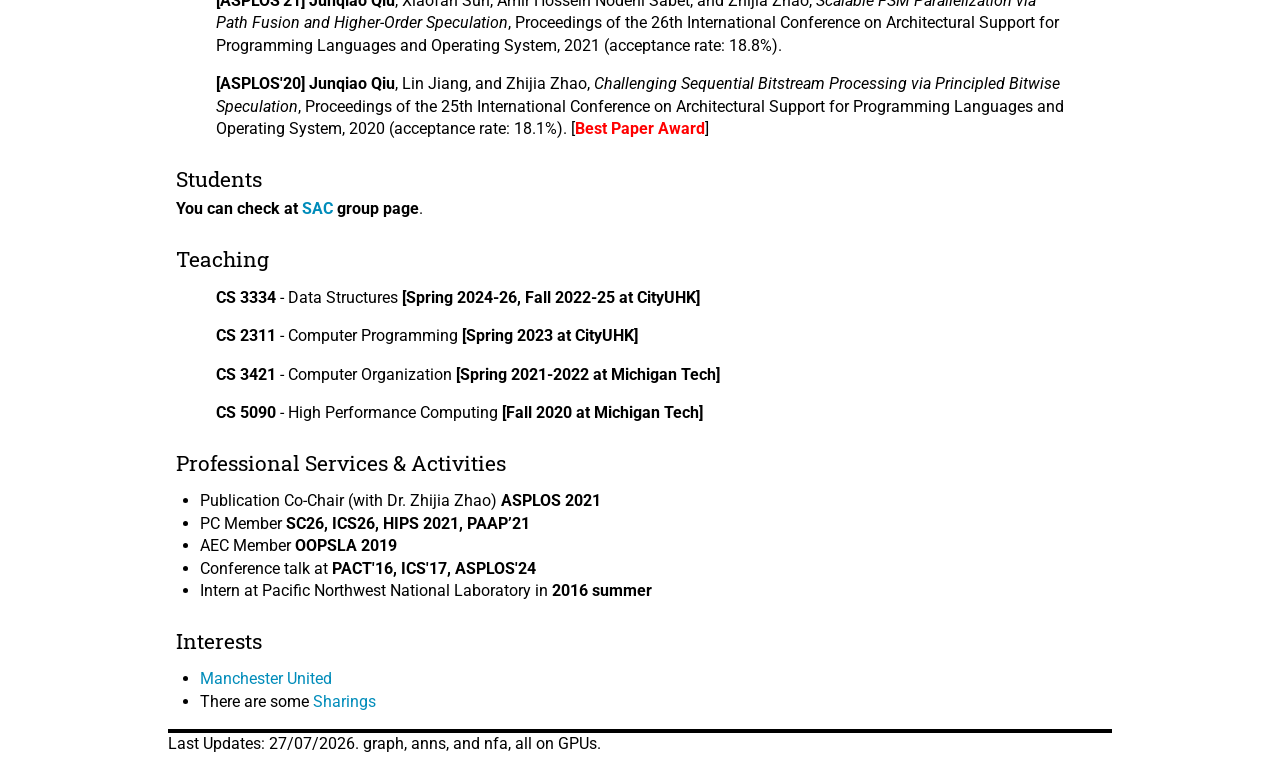
==== commit 76609395: "Revise links Updated interests section" ====
--- a/index.html
+++ b/index.html
@@ -171,22 +171,24 @@
     <div id="interest" class="main">
     <h4>Interests</h4>
     <ul>
+    <li> <a href="https://www.manutd.com">Manchester United</a>
+    </li>        
+    <li> There are some <a href="./sharings.html"> Sharings </a>
+    </li> 
     <!-- <li> LEGO! Working for <a href="https://www.lego.com/en-us/product/the-beatles-31198">this one</a> now!
-    </li>-->    
+    </li>    
     <li> Listening to the podcast <a href="https://podcasts.apple.com/us/podcast/what-now-with-trevor-noah/id1710609544"><i>What Now? with Trevor Noah</i></a><br>(strongly recommend the episode with Jon Stewart!)
     </li>     
-    <li> <a href="https://www.manutd.com">Manchester United</a>
-    </li>
     <li> <a href="https://www.thelumineers.com">The Lumineers</a>
     </li>   
     <li> <a href="https://kodaline.com">Kodaline</a>
     </li>           
     <li> <a href="https://louisck.com/pages/horace-and-pete">Horace and Pete</a>
-    </li>      
+    </li>-->      
     </ul>      
     </div>    
 
     <img width="100%" height="4" src="blackbar.png">
-  Last Updates: 04/07/2026. Work harder for fundings!   
+  Last Updates: 27/07/2026. graph, anns, and nfa, all on GPUs.     
   </body>
 </html>
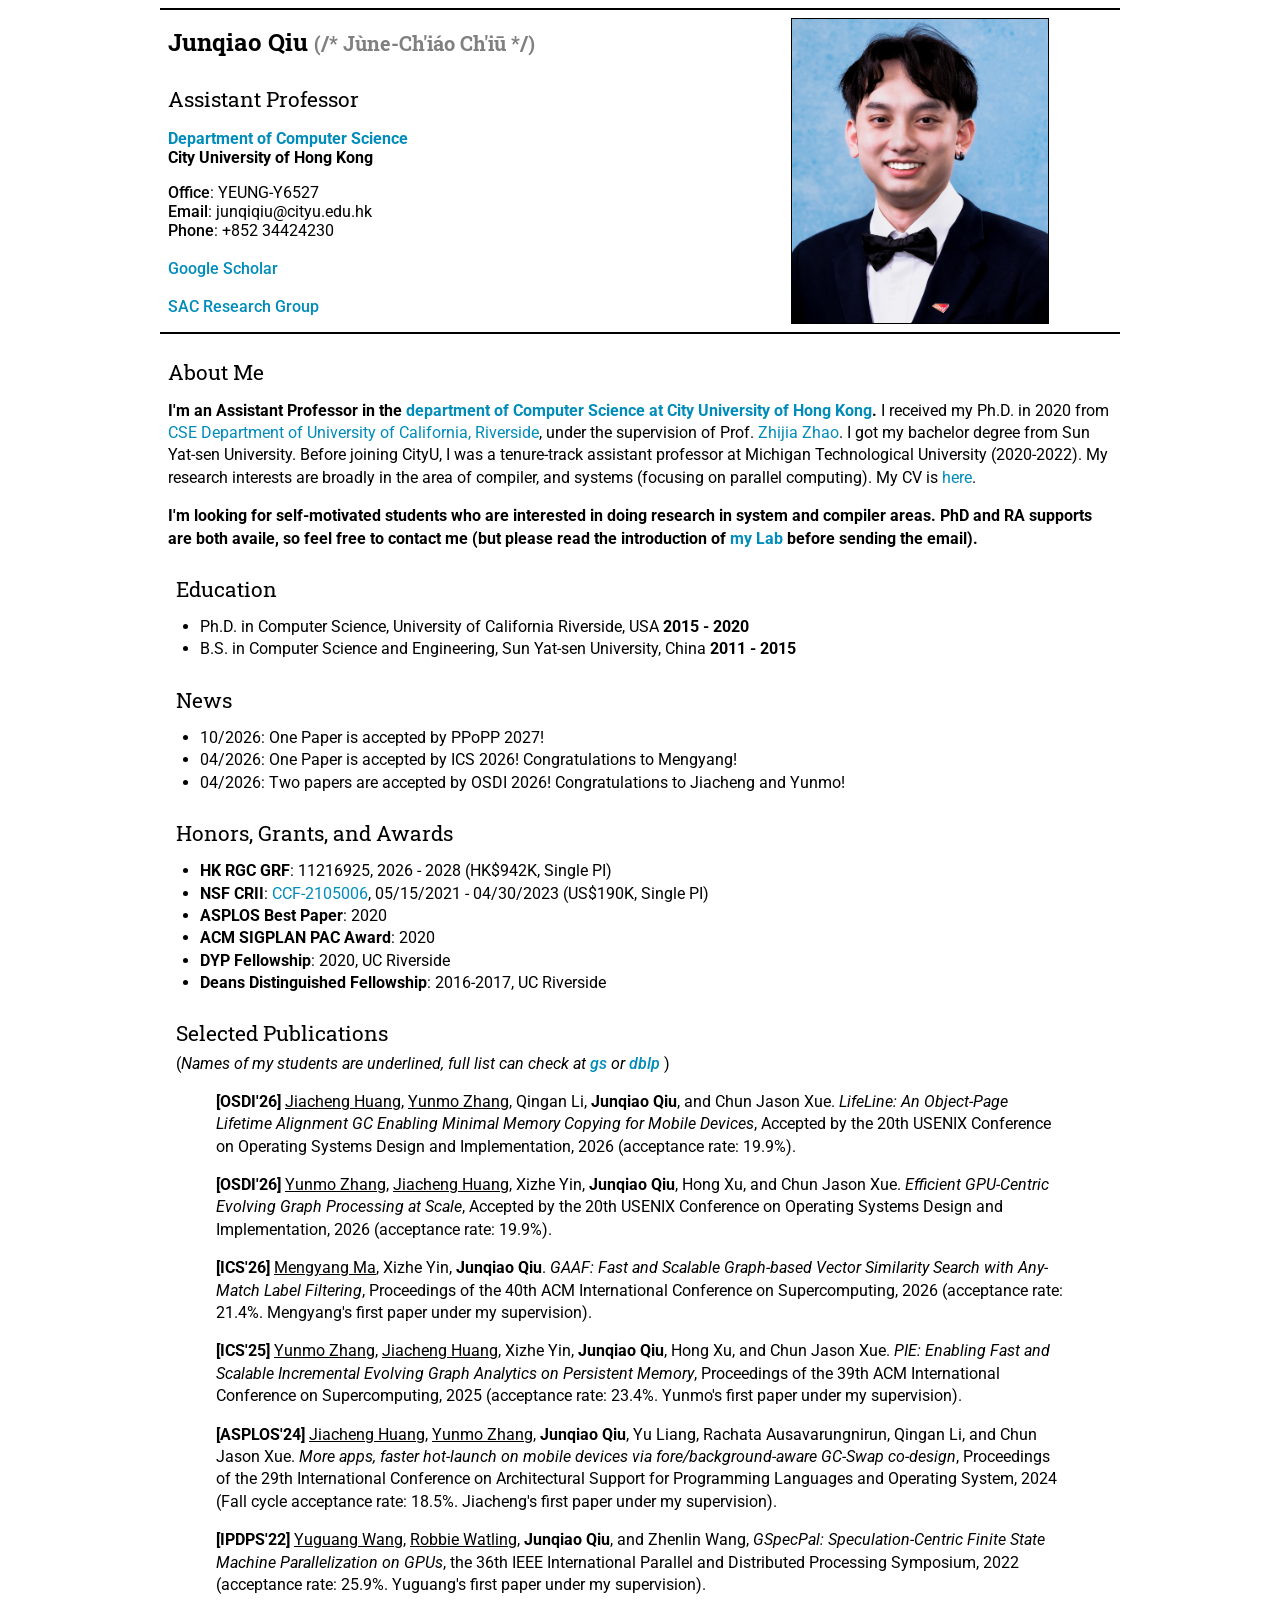
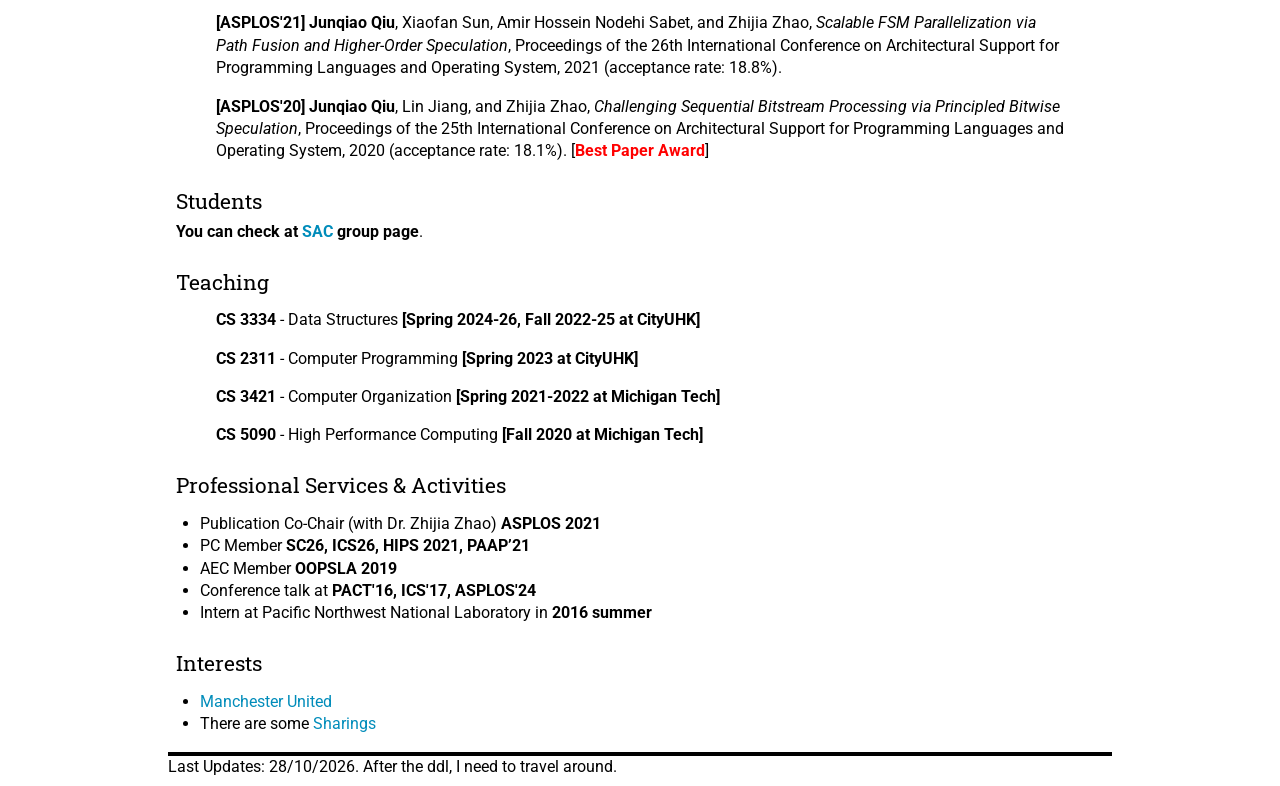
==== commit e429689d: "Update office location and last update date" ====
--- a/index.html
+++ b/index.html
@@ -31,7 +31,7 @@
           </p>
 
           <p>
-          <strong>Office</strong>: YEUNG-Y7708<br />
+          <strong>Office</strong>: YEUNG-Y6527<br />
           <strong>Email</strong>: junqiqiu@cityu.edu.hk <br />
           <strong>Phone</strong>: +852 34424230<br />
           <!-- <strong> Alt. Email</strong>: autopal2020@gmail dot com<br />-->
@@ -78,6 +78,7 @@
     <div id="news" class="main">
     <h4>News</h4>
     <ul>
+    <li>10/2026: One Paper is accepted by PPoPP 2027!</li>  
     <li>04/2026: One Paper is accepted by ICS 2026! Congratulations to Mengyang!</li>  
     <li>04/2026: Two papers are accepted by OSDI 2026! Congratulations to Jiacheng and Yunmo!</li>  
     </ul>      
@@ -189,6 +190,6 @@
     </div>    
 
     <img width="100%" height="4" src="blackbar.png">
-  Last Updates: 27/07/2026. graph, anns, and nfa, all on GPUs.     
+  Last Updates: 28/10/2026. After the ddl, I need to travel around.     
   </body>
 </html>
